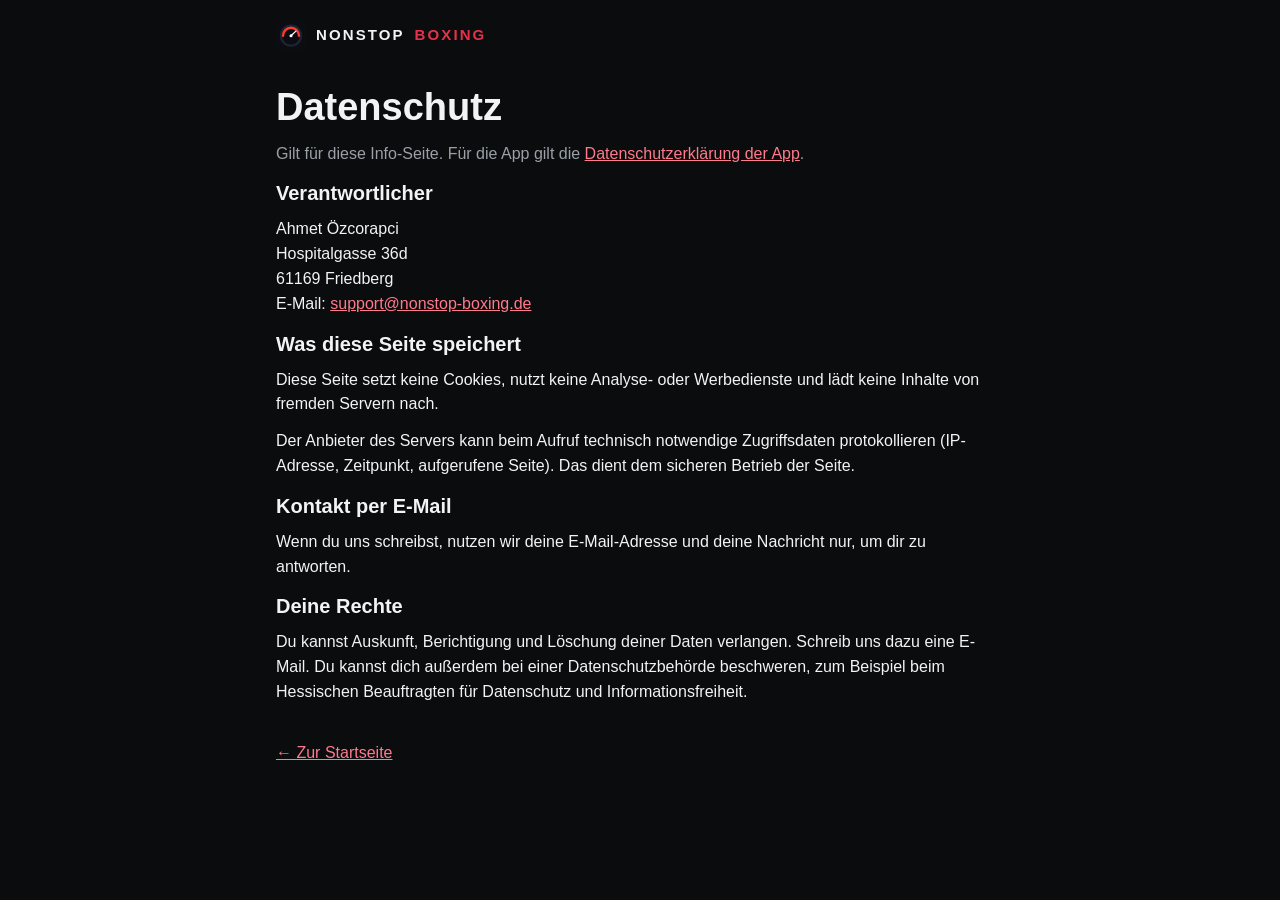
==== datenschutz.html @ deb0a8b1 "Info-Seite: Start, Impressum, Datenschutz Co-Authored-By: Claude Sonnet 5.5 <noreply@anthropic.com>" ====
<!doctype html>
<html lang="de">
<head>
  <meta charset="utf-8">
  <meta name="viewport" content="width=device-width, initial-scale=1">
  <title>Datenschutz – Nonstop Boxing</title>
  <link rel="icon" href="icon.svg" type="image/svg+xml">
  <link rel="stylesheet" href="stil.css">
</head>
<body>
  <div class="wrap">
    <div class="brand"><img src="icon.svg" alt="" width="30" height="30"> Nonstop <b>Boxing</b></div>
    <h1>Datenschutz</h1>
    <p class="muted">Gilt für diese Info-Seite. Für die App gilt die <a href="https://aozcorap.github.io/airbike/img/datenschutz.html">Datenschutzerklärung der App</a>.</p>

    <h2>Verantwortlicher</h2>
    <p>Ahmet Özcorapci<br>Hospitalgasse 36d<br>61169 Friedberg<br>E-Mail: <a href="mailto:support@nonstop-boxing.de">support@nonstop-boxing.de</a></p>

    <h2>Was diese Seite speichert</h2>
    <p>Diese Seite setzt keine Cookies, nutzt keine Analyse- oder Werbedienste und lädt keine Inhalte von fremden Servern nach.</p>
    <p>Der Anbieter des Servers kann beim Aufruf technisch notwendige Zugriffsdaten protokollieren (IP-Adresse, Zeitpunkt, aufgerufene Seite). Das dient dem sicheren Betrieb der Seite.</p>

    <h2>Kontakt per E-Mail</h2>
    <p>Wenn du uns schreibst, nutzen wir deine E-Mail-Adresse und deine Nachricht nur, um dir zu antworten.</p>

    <h2>Deine Rechte</h2>
    <p>Du kannst Auskunft, Berichtigung und Löschung deiner Daten verlangen. Schreib uns dazu eine E-Mail. Du kannst dich außerdem bei einer Datenschutzbehörde beschweren, zum Beispiel beim Hessischen Beauftragten für Datenschutz und Informationsfreiheit.</p>

    <a class="back" href="index.html">← Zur Startseite</a>
  </div>
</body>
</html>
---- stil.css ----
:root { --bg: #0b0c0e; --card: #1a1c20; --line: #23252a; --text: #f2f3f5; --muted: #9aa0a6; --accent: #e5324b; }
* { box-sizing: border-box; }
html { -webkit-text-size-adjust: 100%; }
body { margin: 0; background: var(--bg); color: var(--text); font: 16px/1.55 -apple-system, BlinkMacSystemFont, "Segoe UI", Roboto, Helvetica, Arial, sans-serif; }
.wrap { max-width: 760px; margin: 0 auto; padding: 20px 16px 40px; }
.brand { display: flex; align-items: center; gap: 10px; font-weight: 700; letter-spacing: .14em; text-transform: uppercase; font-size: 15px; }
.brand img { width: 30px; height: 30px; }
.brand b { color: var(--accent); font-weight: 700; }
h1 { font-size: 30px; line-height: 1.15; margin: 36px 0 12px; }
h2 { font-size: 20px; margin: 0 0 8px; }
p { margin: 0 0 12px; }
.muted { color: var(--muted); }
.btn { display: inline-block; background: var(--accent); color: #fff; text-decoration: none; font-weight: 600; padding: 14px 22px; border-radius: 10px; margin: 8px 0 6px; }
.small { font-size: 14px; }
.kicker { font-size: 12px; letter-spacing: .12em; text-transform: uppercase; color: var(--accent); }
section { border-top: 1px solid var(--line); margin-top: 32px; padding-top: 24px; }
.steps { display: grid; gap: 12px; list-style: none; padding: 0; margin: 12px 0 0; }
.steps li { background: var(--card); border-radius: 12px; padding: 14px 16px; }
.steps b { display: block; margin-bottom: 2px; }
@media (min-width: 640px) { .steps { grid-template-columns: repeat(3, 1fr); } h1 { font-size: 38px; } }
footer { border-top: 1px solid var(--line); margin-top: 40px; padding-top: 18px; text-align: center; font-size: 14px; color: var(--muted); }
footer a, a { color: #ff7a8c; }
footer a { margin: 0 8px; }
.back { display: inline-block; margin-top: 24px; }
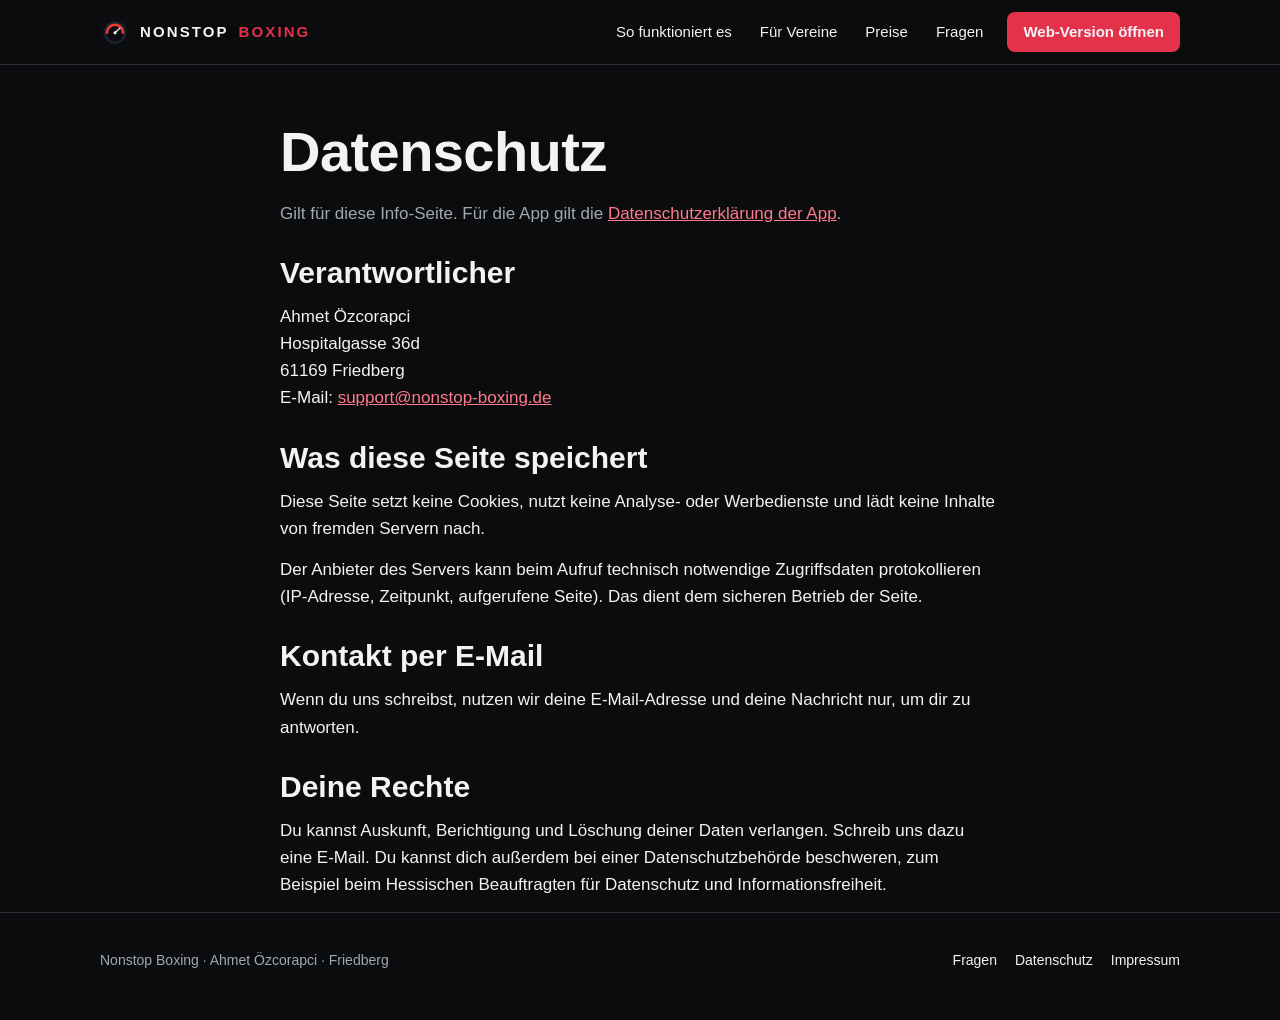
==== commit 215da0f9: "Info-Seite: Screenshots aus der Testumgebung, Startseite und Unterseiten neu Co-Authored-By: Claude " ====
--- a/datenschutz.html
+++ b/datenschutz.html
@@ -8,25 +8,46 @@
   <link rel="stylesheet" href="stil.css">
 </head>
 <body>
-  <div class="wrap">
-    <div class="brand"><img src="icon.svg" alt="" width="30" height="30"> Nonstop <b>Boxing</b></div>
+  <header class="top">
+    <div class="wrap">
+      <a class="brand" href="index.html"><img src="icon.svg" alt="" width="30" height="30"> Nonstop <b>Boxing</b></a>
+      <nav aria-label="Hauptmenü">
+        <a href="so-funktioniert-es.html">So funktioniert es</a>
+        <a href="fuer-vereine.html">Für Vereine</a>
+        <a href="preise.html">Preise</a>
+        <a href="fragen.html">Fragen</a>
+        <a class="btn" href="https://aozcorap.github.io/airbike/">Web-Version öffnen</a>
+      </nav>
+    </div>
+  </header>
+
+  <main class="wrap" style="padding-top:56px;max-width:760px">
     <h1>Datenschutz</h1>
     <p class="muted">Gilt für diese Info-Seite. Für die App gilt die <a href="https://aozcorap.github.io/airbike/img/datenschutz.html">Datenschutzerklärung der App</a>.</p>
 
-    <h2>Verantwortlicher</h2>
+    <h2 style="margin-top:28px">Verantwortlicher</h2>
     <p>Ahmet Özcorapci<br>Hospitalgasse 36d<br>61169 Friedberg<br>E-Mail: <a href="mailto:support@nonstop-boxing.de">support@nonstop-boxing.de</a></p>
 
-    <h2>Was diese Seite speichert</h2>
+    <h2 style="margin-top:28px">Was diese Seite speichert</h2>
     <p>Diese Seite setzt keine Cookies, nutzt keine Analyse- oder Werbedienste und lädt keine Inhalte von fremden Servern nach.</p>
     <p>Der Anbieter des Servers kann beim Aufruf technisch notwendige Zugriffsdaten protokollieren (IP-Adresse, Zeitpunkt, aufgerufene Seite). Das dient dem sicheren Betrieb der Seite.</p>
 
-    <h2>Kontakt per E-Mail</h2>
+    <h2 style="margin-top:28px">Kontakt per E-Mail</h2>
     <p>Wenn du uns schreibst, nutzen wir deine E-Mail-Adresse und deine Nachricht nur, um dir zu antworten.</p>
 
-    <h2>Deine Rechte</h2>
+    <h2 style="margin-top:28px">Deine Rechte</h2>
     <p>Du kannst Auskunft, Berichtigung und Löschung deiner Daten verlangen. Schreib uns dazu eine E-Mail. Du kannst dich außerdem bei einer Datenschutzbehörde beschweren, zum Beispiel beim Hessischen Beauftragten für Datenschutz und Informationsfreiheit.</p>
+  </main>
 
-    <a class="back" href="index.html">← Zur Startseite</a>
-  </div>
+  <footer>
+    <div class="wrap foot">
+      <div>Nonstop Boxing · Ahmet Özcorapci · Friedberg</div>
+      <nav aria-label="Rechtliches">
+        <a href="fragen.html">Fragen</a>
+        <a href="datenschutz.html" aria-current="page">Datenschutz</a>
+        <a href="impressum.html">Impressum</a>
+      </nav>
+    </div>
+  </footer>
 </body>
 </html>
--- a/stil.css
+++ b/stil.css
@@ -1,24 +1,129 @@
-:root { --bg: #0b0c0e; --card: #1a1c20; --line: #23252a; --text: #f2f3f5; --muted: #9aa0a6; --accent: #e5324b; }
+:root {
+  --bg: #0b0c0e; --card: #17191d; --card2: #1f2226; --line: #2a2d33;
+  --text: #f2f3f5; --muted: #a2a8af; --accent: #e5324b; --accent-dark: #c4283f; --link: #ff7a8c;
+  --off: #2a2d33; --off-text: #8d939b;
+}
 * { box-sizing: border-box; }
-html { -webkit-text-size-adjust: 100%; }
-body { margin: 0; background: var(--bg); color: var(--text); font: 16px/1.55 -apple-system, BlinkMacSystemFont, "Segoe UI", Roboto, Helvetica, Arial, sans-serif; }
-.wrap { max-width: 760px; margin: 0 auto; padding: 20px 16px 40px; }
-.brand { display: flex; align-items: center; gap: 10px; font-weight: 700; letter-spacing: .14em; text-transform: uppercase; font-size: 15px; }
+html { -webkit-text-size-adjust: 100%; scroll-behavior: smooth; }
+body { margin: 0; background: var(--bg); color: var(--text); font: 17px/1.6 -apple-system, BlinkMacSystemFont, "Segoe UI", Roboto, Helvetica, Arial, sans-serif; }
+a { color: var(--link); }
+img { max-width: 100%; display: block; }
+p { margin: 0 0 14px; }
+h1 { font-size: 34px; line-height: 1.12; margin: 0 0 16px; letter-spacing: -.01em; }
+h2 { font-size: 26px; line-height: 1.2; margin: 0 0 12px; }
+h3 { font-size: 18px; margin: 0 0 6px; }
+.muted { color: var(--muted); }
+.small { font-size: 14px; }
+.eyebrow { font-size: 13px; letter-spacing: .12em; text-transform: uppercase; color: var(--accent); font-weight: 700; margin: 0 0 10px; }
+.wrap { max-width: 1120px; margin: 0 auto; padding: 0 20px; }
+section { padding: 56px 0; border-top: 1px solid var(--line); }
+section.tight { padding-top: 40px; }
+section.band { background: var(--card); }
+
+/* Knöpfe */
+.btn { display: inline-flex; align-items: center; justify-content: center; min-height: 48px; background: var(--accent); color: #fff; text-decoration: none; font-weight: 600; padding: 12px 22px; border-radius: 10px; border: 0; font-size: 16px; }
+.btn:hover { background: var(--accent-dark); }
+.btn.ghost { background: transparent; border: 1px solid var(--line); color: var(--text); }
+.btn.ghost:hover { border-color: var(--muted); }
+.row-btn { display: flex; flex-wrap: wrap; gap: 12px; margin: 26px 0 0; }
+
+/* Store-Knöpfe (grau, noch nicht verfügbar) */
+.stores { display: flex; flex-wrap: wrap; gap: 12px; margin-top: 18px; }
+.store { display: inline-flex; flex-direction: column; justify-content: center; min-width: 170px; min-height: 52px; padding: 8px 16px; border-radius: 10px; background: var(--off); color: var(--off-text); border: 1px solid var(--line); cursor: default; }
+.store small { font-size: 11px; letter-spacing: .04em; }
+.store strong { font-size: 17px; font-weight: 600; color: var(--off-text); }
+
+/* Kopfzeile */
+.top { position: sticky; top: 0; z-index: 10; background: rgba(11,12,14,.94); backdrop-filter: blur(8px); border-bottom: 1px solid var(--line); }
+.top .wrap { display: flex; align-items: center; justify-content: space-between; gap: 16px; min-height: 64px; flex-wrap: wrap; padding-top: 8px; padding-bottom: 8px; }
+.brand { display: flex; align-items: center; gap: 10px; font-weight: 700; letter-spacing: .14em; text-transform: uppercase; font-size: 15px; color: var(--text); text-decoration: none; }
 .brand img { width: 30px; height: 30px; }
-.brand b { color: var(--accent); font-weight: 700; }
-h1 { font-size: 30px; line-height: 1.15; margin: 36px 0 12px; }
-h2 { font-size: 20px; margin: 0 0 8px; }
-p { margin: 0 0 12px; }
-.muted { color: var(--muted); }
-.btn { display: inline-block; background: var(--accent); color: #fff; text-decoration: none; font-weight: 600; padding: 14px 22px; border-radius: 10px; margin: 8px 0 6px; }
-.small { font-size: 14px; }
-.kicker { font-size: 12px; letter-spacing: .12em; text-transform: uppercase; color: var(--accent); }
-section { border-top: 1px solid var(--line); margin-top: 32px; padding-top: 24px; }
-.steps { display: grid; gap: 12px; list-style: none; padding: 0; margin: 12px 0 0; }
-.steps li { background: var(--card); border-radius: 12px; padding: 14px 16px; }
-.steps b { display: block; margin-bottom: 2px; }
-@media (min-width: 640px) { .steps { grid-template-columns: repeat(3, 1fr); } h1 { font-size: 38px; } }
-footer { border-top: 1px solid var(--line); margin-top: 40px; padding-top: 18px; text-align: center; font-size: 14px; color: var(--muted); }
-footer a, a { color: #ff7a8c; }
-footer a { margin: 0 8px; }
-.back { display: inline-block; margin-top: 24px; }
+.brand b { color: var(--accent); }
+.top nav { display: flex; flex-wrap: wrap; align-items: center; gap: 4px; }
+.top nav a { color: var(--text); text-decoration: none; font-size: 15px; padding: 10px 12px; border-radius: 8px; min-height: 44px; display: inline-flex; align-items: center; }
+.top nav a:hover { background: var(--card2); }
+.top nav a[aria-current="page"] { background: var(--card2); color: var(--accent); }
+.top nav .btn { margin-left: 8px; min-height: 40px; padding: 8px 16px; font-size: 15px; }
+
+/* Start */
+.hero { padding: 56px 0 48px; }
+.hero-grid { display: grid; gap: 40px; align-items: center; }
+.hero .lead { font-size: 19px; color: #d7dade; max-width: 560px; }
+.hero-shot { justify-self: center; width: 240px; }
+.phone { border-radius: 26px; border: 1px solid #2f3339; box-shadow: 0 20px 60px rgba(0,0,0,.45); width: 100%; height: auto; }
+
+/* Funktionen als Zeilen mit Bild */
+.feature { display: grid; gap: 28px; align-items: center; padding: 40px 0; border-top: 1px solid var(--line); }
+.feature:first-of-type { border-top: 0; padding-top: 0; }
+.feature p { color: #cfd3d8; }
+.feature ul { padding-left: 20px; margin: 0; color: #cfd3d8; }
+.feature ul li { margin-bottom: 6px; }
+.feature .phone { max-width: 260px; justify-self: center; }
+
+/* Karten */
+.grid2, .grid3 { display: grid; gap: 16px; }
+.card { background: var(--card); border: 1px solid var(--line); border-radius: 14px; padding: 22px; }
+.card p { margin: 0; color: #c6cace; }
+a.card { color: var(--text); text-decoration: none; display: block; }
+a.card:hover { border-color: #3a3f47; }
+.steps { counter-reset: st; display: grid; gap: 16px; list-style: none; padding: 0; margin: 0; }
+.steps li { counter-increment: st; background: var(--card); border: 1px solid var(--line); border-radius: 14px; padding: 22px 22px 22px 70px; position: relative; }
+.steps li::before { content: counter(st); position: absolute; left: 22px; top: 20px; width: 34px; height: 34px; border-radius: 50%; background: var(--accent); color: #fff; font-weight: 700; display: grid; place-items: center; }
+.steps li b { display: block; font-size: 18px; margin-bottom: 4px; }
+.steps li span { color: #c6cace; }
+
+/* Pakete und Preise */
+.price { display: flex; flex-direction: column; gap: 6px; }
+.price .amount { font-size: 34px; font-weight: 700; letter-spacing: -.02em; }
+.price .per { color: var(--muted); font-size: 15px; }
+.price.hi { border-color: var(--accent); }
+.tag { display: inline-block; font-size: 12px; font-weight: 700; letter-spacing: .08em; text-transform: uppercase; color: #fff; background: var(--accent); padding: 4px 8px; border-radius: 6px; align-self: flex-start; }
+table { width: 100%; border-collapse: collapse; margin: 8px 0 0; font-size: 16px; }
+th, td { text-align: left; padding: 12px 10px; border-bottom: 1px solid var(--line); }
+th { color: var(--muted); font-weight: 600; font-size: 14px; }
+
+/* Fragen */
+.faq-group { margin-top: 36px; }
+.faq-group h2 { font-size: 22px; margin-bottom: 14px; }
+details { background: var(--card); border: 1px solid var(--line); border-radius: 12px; margin-bottom: 10px; }
+details[open] { border-color: #3a3f47; }
+summary { list-style: none; cursor: pointer; padding: 16px 52px 16px 18px; font-weight: 600; position: relative; min-height: 52px; display: flex; align-items: center; }
+summary::-webkit-details-marker { display: none; }
+summary::after { content: "+"; position: absolute; right: 18px; top: 50%; transform: translateY(-50%); font-size: 22px; color: var(--muted); }
+details[open] summary::after { content: "–"; }
+details > div, details > p { padding: 0 18px 18px; color: #c6cace; }
+details p { margin: 0 0 10px; }
+details p:last-child { margin-bottom: 0; }
+
+/* Bildstreifen mit Bildunterschrift */
+.shots { display: grid; grid-template-columns: repeat(2, 1fr); gap: 16px; }
+.shots figure { margin: 0; }
+.shots figcaption { color: var(--muted); font-size: 14px; margin-top: 8px; text-align: center; }
+
+/* Fuß */
+footer { border-top: 1px solid var(--line); padding: 36px 0 48px; color: var(--muted); font-size: 14px; }
+.foot { display: grid; gap: 24px; }
+.foot nav { display: flex; flex-wrap: wrap; gap: 6px 18px; }
+.foot a { color: var(--text); text-decoration: none; }
+.foot a:hover { text-decoration: underline; }
+
+/* Tablet und Desktop */
+@media (min-width: 720px) {
+  h1 { font-size: 46px; }
+  h2 { font-size: 30px; }
+  .grid2 { grid-template-columns: repeat(2, 1fr); }
+  .grid3 { grid-template-columns: repeat(3, 1fr); }
+  .steps { grid-template-columns: repeat(2, 1fr); }
+  .shots { grid-template-columns: repeat(4, 1fr); }
+  .hero-grid { grid-template-columns: 1.1fr .9fr; }
+  .hero-shot { width: 300px; }
+  .feature { grid-template-columns: 1fr 1fr; }
+  .feature.flip .fbody { order: 2; }
+  .feature .phone { max-width: 300px; }
+  .foot { grid-template-columns: 1fr auto; align-items: center; }
+}
+@media (min-width: 1024px) {
+  h1 { font-size: 56px; }
+  section { padding: 72px 0; }
+  .hero { padding: 80px 0 64px; }
+}
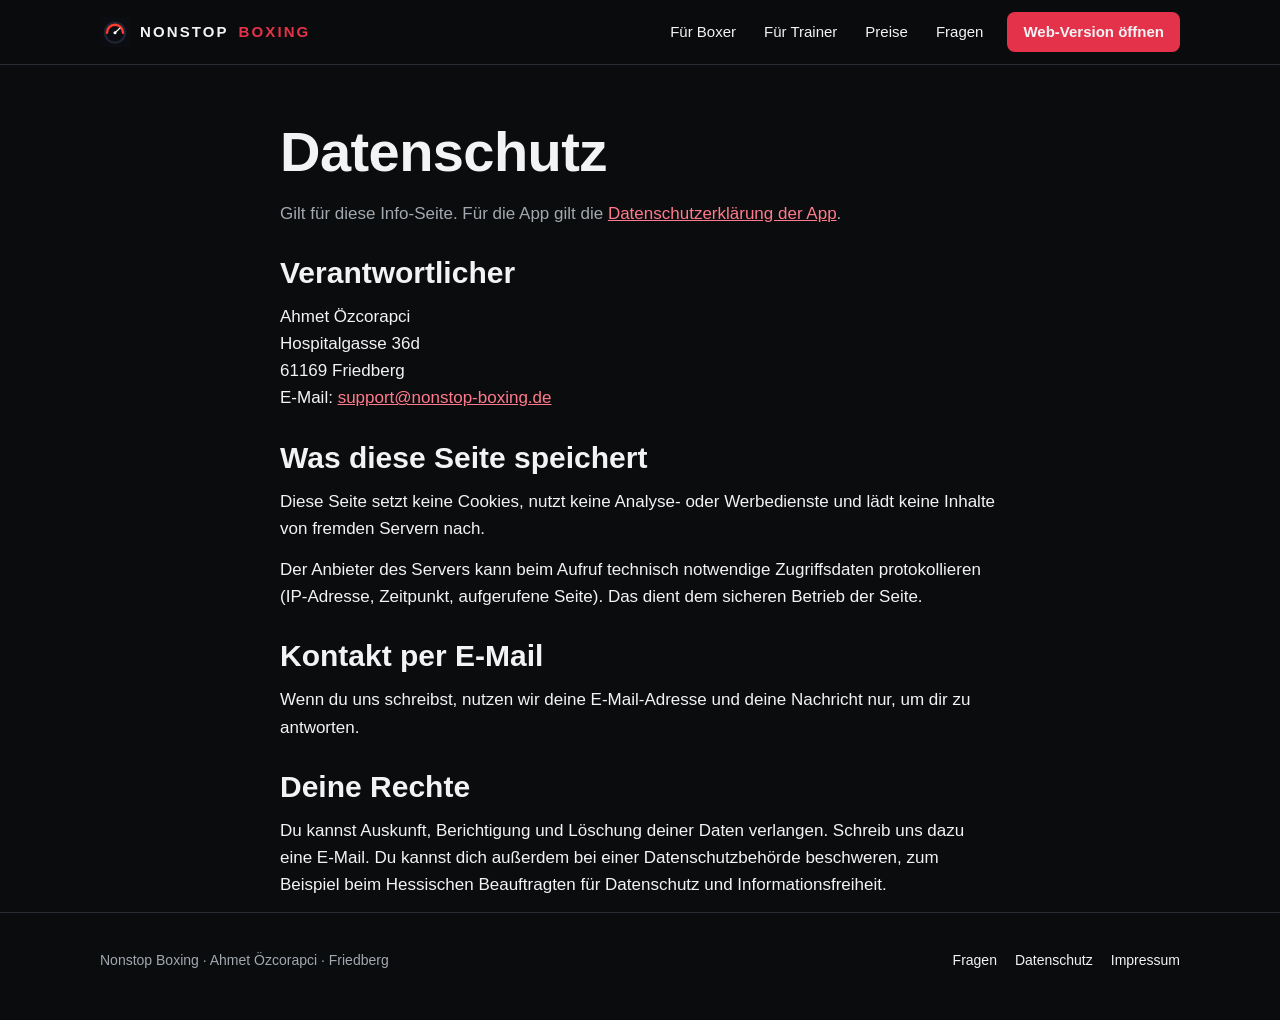
==== commit b57b38e3: "Info-Seite: neuer Hero, Rollen Für Boxer und Für Trainer, Seiten umbenannt Co-Authored-By: Claude So" ====
--- a/datenschutz.html
+++ b/datenschutz.html
@@ -12,8 +12,8 @@
     <div class="wrap">
       <a class="brand" href="index.html"><img src="icon.svg" alt="" width="30" height="30"> Nonstop <b>Boxing</b></a>
       <nav aria-label="Hauptmenü">
-        <a href="so-funktioniert-es.html">So funktioniert es</a>
-        <a href="fuer-vereine.html">Für Vereine</a>
+        <a href="fuer-boxer.html">Für Boxer</a>
+        <a href="fuer-trainer.html">Für Trainer</a>
         <a href="preise.html">Preise</a>
         <a href="fragen.html">Fragen</a>
         <a class="btn" href="https://aozcorap.github.io/airbike/">Web-Version öffnen</a>
--- a/stil.css
+++ b/stil.css
@@ -49,7 +49,7 @@
 .hero { padding: 56px 0 48px; }
 .hero-grid { display: grid; gap: 40px; align-items: center; }
 .hero .lead { font-size: 19px; color: #d7dade; max-width: 560px; }
-.hero-shot { justify-self: center; width: 240px; }
+.hero-shot { justify-self: center; width: 190px; }
 .phone { border-radius: 26px; border: 1px solid #2f3339; box-shadow: 0 20px 60px rgba(0,0,0,.45); width: 100%; height: auto; }
 
 /* Funktionen als Zeilen mit Bild */
@@ -58,7 +58,7 @@
 .feature p { color: #cfd3d8; }
 .feature ul { padding-left: 20px; margin: 0; color: #cfd3d8; }
 .feature ul li { margin-bottom: 6px; }
-.feature .phone { max-width: 260px; justify-self: center; }
+.feature .phone { max-width: 200px; justify-self: center; }
 
 /* Karten */
 .grid2, .grid3 { display: grid; gap: 16px; }
@@ -99,6 +99,33 @@
 .shots { display: grid; grid-template-columns: repeat(2, 1fr); gap: 16px; }
 .shots figure { margin: 0; }
 .shots figcaption { color: var(--muted); font-size: 14px; margin-top: 8px; text-align: center; }
+.shots .phone { max-width: 170px; margin: 0 auto; }
+
+/* Hero ohne Bild, zentriert gedacht */
+.hero-text h1 { font-size: 38px; max-width: 900px; }
+.hero-text .lead { font-size: 19px; color: #d7dade; max-width: 680px; }
+.hero-text .row-btn .btn { min-height: 54px; padding: 14px 28px; font-size: 17px; }
+
+/* Rollen-Karten Boxer / Trainer */
+.roles { display: grid; gap: 20px; }
+.role { display: grid; grid-template-columns: 110px 1fr; gap: 20px; align-items: center; background: var(--card); border: 1px solid var(--line); border-radius: 16px; padding: 22px; color: var(--text); text-decoration: none; }
+.role:hover { border-color: #3a3f47; }
+.role .phone { width: 110px; border-radius: 16px; }
+.role h3 { font-size: 22px; }
+.role p { color: #c6cace; margin: 0 0 12px; }
+.role .btn { min-height: 44px; padding: 10px 20px; font-size: 15px; }
+
+/* Hinweis-Kasten und Vergleich */
+.notice { background: #2a1519; border: 1px solid var(--accent); border-radius: 14px; padding: 18px 20px; }
+.notice b { color: #fff; }
+.notice p { margin: 0; color: #e7dadd; }
+.pc { list-style: none; padding: 0; margin: 0 0 12px; }
+.pc li { position: relative; padding-left: 26px; margin-bottom: 8px; color: #cfd3d8; }
+.pc.pro li::before { content: "✓"; position: absolute; left: 0; color: #3ecf7a; font-weight: 700; }
+.pc.con li::before { content: "–"; position: absolute; left: 4px; color: var(--accent); font-weight: 700; }
+.compare h3 { font-size: 20px; margin-bottom: 14px; }
+.compare h4 { font-size: 13px; letter-spacing: .1em; text-transform: uppercase; color: var(--muted); margin: 16px 0 8px; }
+.compare h4:first-of-type { margin-top: 0; }
 
 /* Fuß */
 footer { border-top: 1px solid var(--line); padding: 36px 0 48px; color: var(--muted); font-size: 14px; }
@@ -109,6 +136,10 @@
 
 /* Tablet und Desktop */
 @media (min-width: 720px) {
+  .roles { grid-template-columns: repeat(2, 1fr); }
+  .role { grid-template-columns: 150px 1fr; }
+  .role .phone { width: 150px; }
+  .hero-text h1 { font-size: 56px; }
   h1 { font-size: 46px; }
   h2 { font-size: 30px; }
   .grid2 { grid-template-columns: repeat(2, 1fr); }
@@ -116,13 +147,14 @@
   .steps { grid-template-columns: repeat(2, 1fr); }
   .shots { grid-template-columns: repeat(4, 1fr); }
   .hero-grid { grid-template-columns: 1.1fr .9fr; }
-  .hero-shot { width: 300px; }
+  .hero-shot { width: 220px; }
   .feature { grid-template-columns: 1fr 1fr; }
   .feature.flip .fbody { order: 2; }
-  .feature .phone { max-width: 300px; }
+  .feature .phone { max-width: 220px; }
   .foot { grid-template-columns: 1fr auto; align-items: center; }
 }
 @media (min-width: 1024px) {
+  .hero-text h1 { font-size: 68px; }
   h1 { font-size: 56px; }
   section { padding: 72px 0; }
   .hero { padding: 80px 0 64px; }
